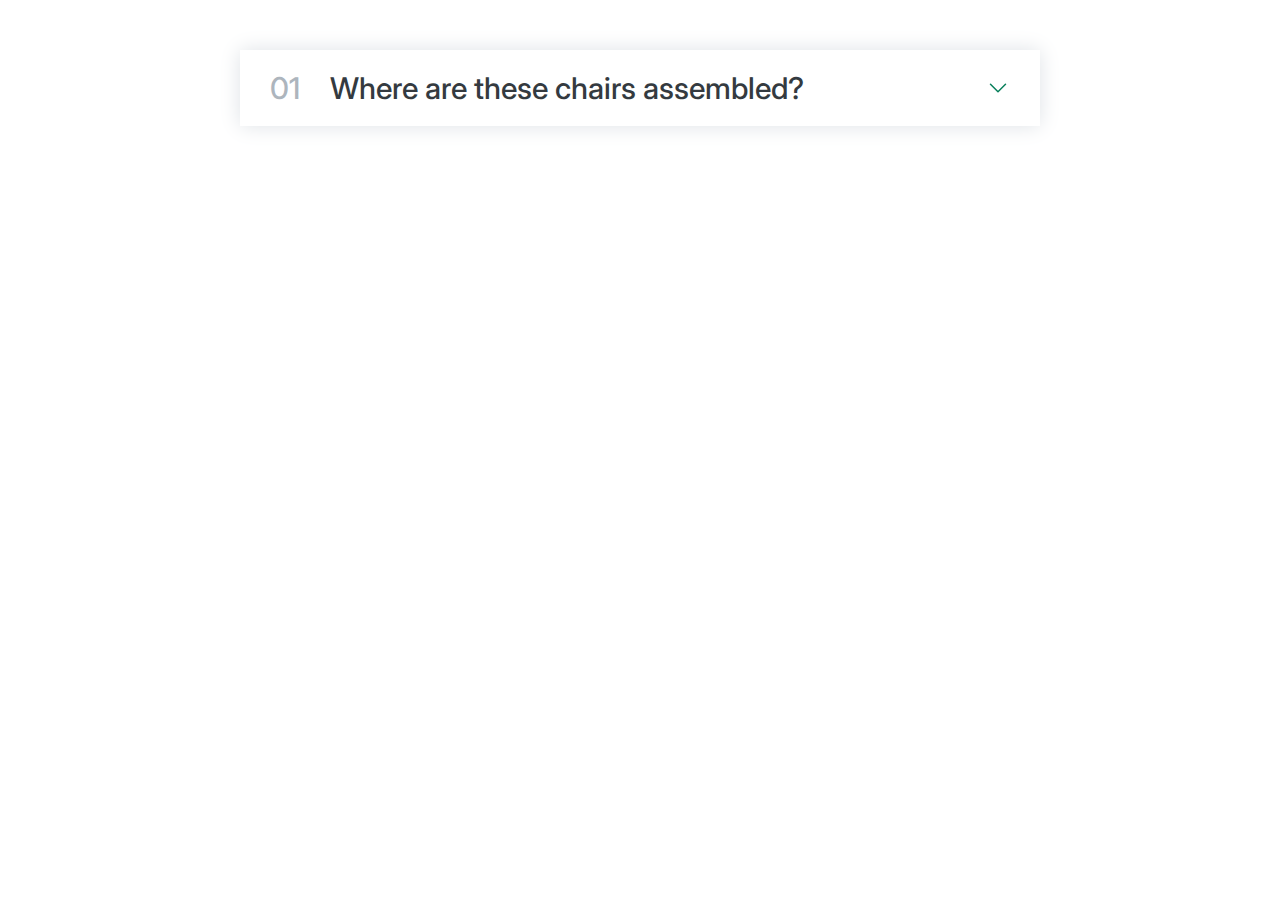
==== 01-accordion.html @ 53ddaa11 "Create & Style first accordion__item-box" ====
<!doctype html>
<html lang="en">
  <head>
    <meta charset="UTF-8" />
    <meta name="viewport" content="width=device-width, initial-scale=1" />
    <title>Accordion component</title>
    <link href="css/01-accordion.css" rel="stylesheet" />

    <!--FONTS-->
    <link rel="preconnect" href="https://fonts.googleapis.com" />
    <link rel="preconnect" href="https://fonts.gstatic.com" crossorigin />
    <link
      href="https://fonts.googleapis.com/css2?family=Inter:ital,opsz,wght@0,14..32,100..900;1,14..32,100..900&display=swap"
      rel="stylesheet"
    />
  </head>

  <body>
    <div class="accordion">
      <div class="accordion__item-box">
        <p class="item-box__number">01</p>
        <div class="item-box__text-container">
          <div class="item-box__header-container">
            <p class="item-box__question">Where are these chairs assembled?</p>
            <svg
              xmlns="http://www.w3.org/2000/svg"
              fill="none"
              viewBox="0 0 24 24"
              stroke-width="1.5"
              stroke="currentColor"
              class="item-box__drop-down__icon"
            >
              <path
                stroke-linecap="round"
                stroke-linejoin="round"
                d="m19.5 8.25-7.5 7.5-7.5-7.5"
              />
            </svg>
          </div>
        </div>
      </div>
    </div>
  </body>
</html>
---- css/01-accordion.css ----
/*
SPACING SYSTEM (px)
2 / 4 / 8 / 12 / 16 / 24 / 32 / 48 / 64 / 80 / 96 / 128

FONT SIZE SYSTEM (px)
10 / 12 / 14 / 16 / 18 / 20 / 24 / 30 / 36 / 44 / 52 / 62 / 74 / 86 / 98
*/

:root {
  --main-color: #087f5b;
  --grey-color: #343a40;
}

* {
  margin: 0;
  padding: 0;
  box-sizing: border-box;
}

/* ------------------------ */
/* GENERAL STYLES */
/* ------------------------ */
body {
  font-family: "Inter", sans-serif;
  color: var(--grey-color);
  margin: 50px 0;
}

.accordion {
  width: 800px;
  margin: 0 auto;
}

.accordion__item-box {
  box-shadow: -0px 0px 20px #dee2e6;
  padding: 20px 30px;

  display: flex;
  gap: 30px;
}

.item-box__text-container {
  flex-grow: 1;
}

.item-box__number {
  color: #adb5bd;
}

.item-box__header-container {
  display: flex;
  justify-content: space-between;
  align-items: center;
}

.item-box__question,
.item-box__number {
  font-size: 30px;
  font-weight: 500;
  /*color: var(--main-color);*/
}

.item-box__drop-down__icon {
  height: 24px;
  width: 24px;
  stroke: var(--main-color);
}
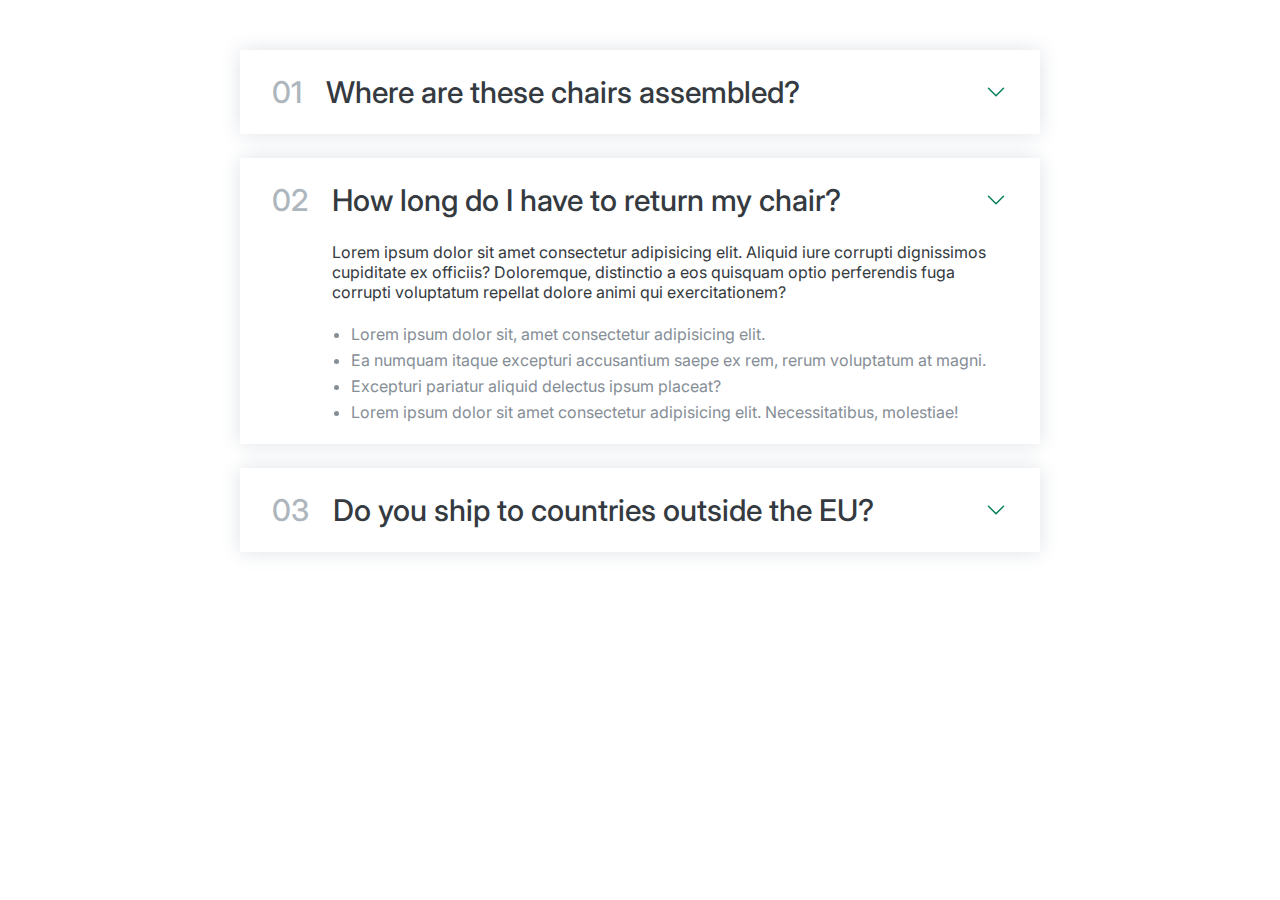
==== commit 49aa79c3: "Add item-box 2, 3 && Style item-box 2" ====
--- a/01-accordion.html
+++ b/01-accordion.html
@@ -39,6 +39,74 @@
           </div>
         </div>
       </div>
+
+      <div class="accordion__item-box item-box__02">
+        <p class="item-box__number">02</p>
+        <div class="item-box__text-container">
+          <div class="item-box__header-container">
+            <p class="item-box__question">
+              How long do I have to return my chair?
+            </p>
+            <svg
+              xmlns="http://www.w3.org/2000/svg"
+              fill="none"
+              viewBox="0 0 24 24"
+              stroke-width="1.5"
+              stroke="currentColor"
+              class="item-box__drop-down__icon"
+            >
+              <path
+                stroke-linecap="round"
+                stroke-linejoin="round"
+                d="m19.5 8.25-7.5 7.5-7.5-7.5"
+              />
+            </svg>
+          </div>
+          <p class="item-box__answer">
+            Lorem ipsum dolor sit amet consectetur adipisicing elit. Aliquid
+            iure corrupti dignissimos cupiditate ex officiis? Doloremque,
+            distinctio a eos quisquam optio perferendis fuga corrupti voluptatum
+            repellat dolore animi qui exercitationem?
+          </p>
+          <ul class="item-box__ul">
+            <li>Lorem ipsum dolor sit, amet consectetur adipisicing elit.</li>
+            <li>
+              Ea numquam itaque excepturi accusantium saepe ex rem, rerum
+              voluptatum at magni.
+            </li>
+            <li>Excepturi pariatur aliquid delectus ipsum placeat?</li>
+            <li>
+              Lorem ipsum dolor sit amet consectetur adipisicing elit.
+              Necessitatibus, molestiae!
+            </li>
+          </ul>
+        </div>
+      </div>
+
+      <div class="accordion__item-box">
+        <p class="item-box__number">03</p>
+        <div class="item-box__text-container">
+          <div class="item-box__header-container">
+            <p class="item-box__question">
+              Do you ship to countries outside the EU?
+            </p>
+            <svg
+              xmlns="http://www.w3.org/2000/svg"
+              fill="none"
+              viewBox="0 0 24 24"
+              stroke-width="1.5"
+              stroke="currentColor"
+              class="item-box__drop-down__icon"
+            >
+              <path
+                stroke-linecap="round"
+                stroke-linejoin="round"
+                d="m19.5 8.25-7.5 7.5-7.5-7.5"
+              />
+            </svg>
+          </div>
+        </div>
+      </div>
     </div>
   </body>
 </html>
--- a/css/01-accordion.css
+++ b/css/01-accordion.css
@@ -29,14 +29,29 @@
 .accordion {
   width: 800px;
   margin: 0 auto;
+
+  display: flex;
+  flex-direction: column;
+  gap: 24px;
 }
 
 .accordion__item-box {
   box-shadow: -0px 0px 20px #dee2e6;
-  padding: 20px 30px;
+  padding: 24px 32px;
 
   display: flex;
-  gap: 30px;
+  gap: 24px;
+}
+
+.accordion__item-box:hover,
+.accordion__item-box:active {
+  border-top: 5px solid var(--main-color);
+  color: var(--main-color);
+}
+
+.accordion__item-box:hover .item-box__number,
+.accordion__item-box:active .item-box__number {
+  color: var(--main-color); /* Change color on hover/active */
 }
 
 .item-box__text-container {
@@ -45,6 +60,7 @@
 
 .item-box__number {
   color: #adb5bd;
+  /*color: inherit;*/
 }
 
 .item-box__header-container {
@@ -65,3 +81,22 @@
   width: 24px;
   stroke: var(--main-color);
 }
+
+.item-box__02 .item-box__header-container {
+  margin-bottom: 24px;
+}
+
+.item-box__answer {
+  color: var(--grey-color);
+  margin-bottom: 24px;
+}
+
+.item-box__ul {
+  color: #868e96;
+  margin-left: 1.2em;
+
+  display: flex;
+  flex-direction: column;
+  gap: 10px;
+  line-height: 1;
+}
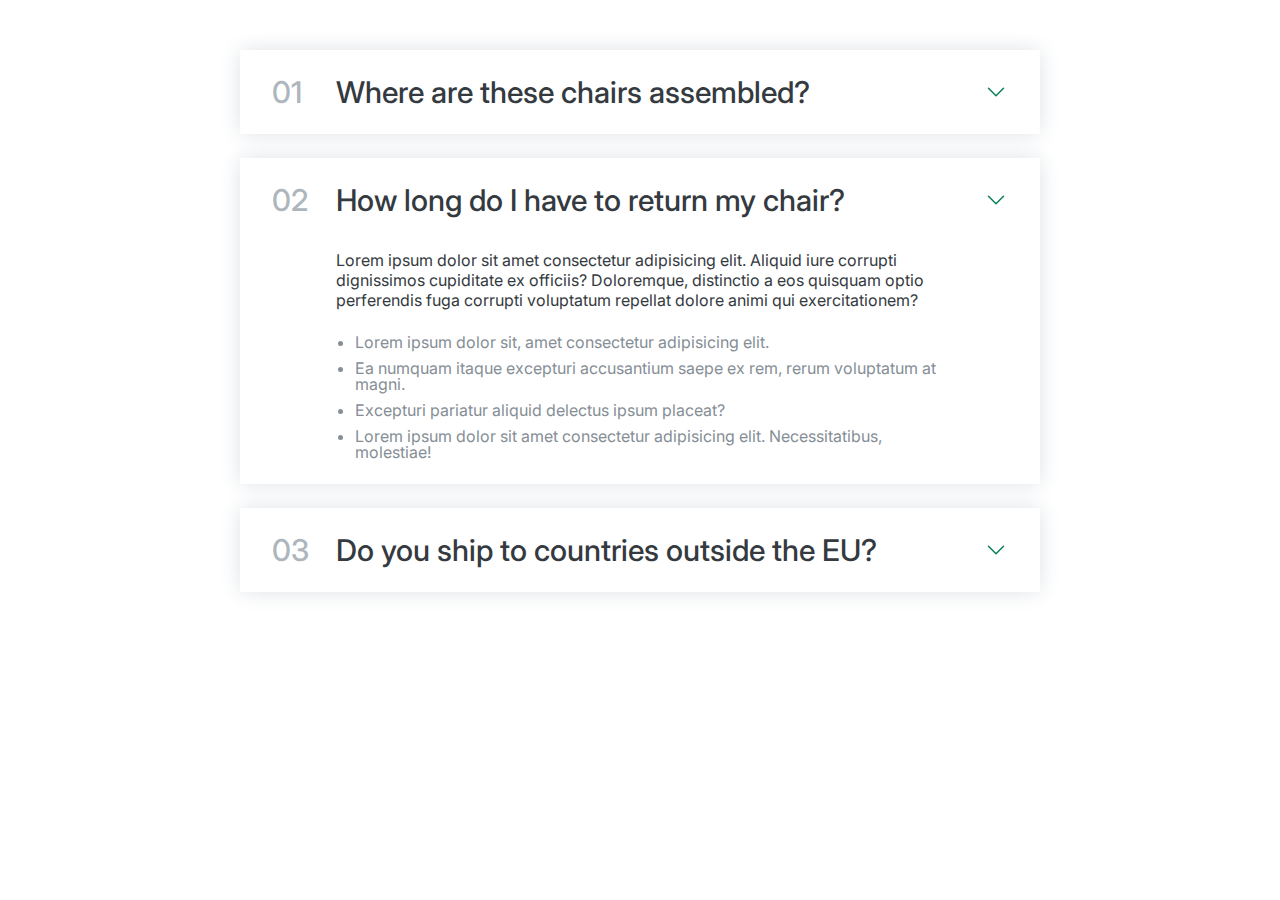
==== commit dddee05a: "Change layout from flexbox to css-grid && clean code" ====
--- a/01-accordion.html
+++ b/01-accordion.html
@@ -19,49 +19,41 @@
     <div class="accordion">
       <div class="accordion__item-box">
         <p class="item-box__number">01</p>
-        <div class="item-box__text-container">
-          <div class="item-box__header-container">
-            <p class="item-box__question">Where are these chairs assembled?</p>
-            <svg
-              xmlns="http://www.w3.org/2000/svg"
-              fill="none"
-              viewBox="0 0 24 24"
-              stroke-width="1.5"
-              stroke="currentColor"
-              class="item-box__drop-down__icon"
-            >
-              <path
-                stroke-linecap="round"
-                stroke-linejoin="round"
-                d="m19.5 8.25-7.5 7.5-7.5-7.5"
-              />
-            </svg>
-          </div>
-        </div>
+        <p class="item-box__question">Where are these chairs assembled?</p>
+        <svg
+          xmlns="http://www.w3.org/2000/svg"
+          fill="none"
+          viewBox="0 0 24 24"
+          stroke-width="1.5"
+          stroke="currentColor"
+          class="item-box__drop-down__icon"
+        >
+          <path
+            stroke-linecap="round"
+            stroke-linejoin="round"
+            d="m19.5 8.25-7.5 7.5-7.5-7.5"
+          />
+        </svg>
       </div>
 
       <div class="accordion__item-box item-box__02">
         <p class="item-box__number">02</p>
+        <p class="item-box__question">How long do I have to return my chair?</p>
+        <svg
+          xmlns="http://www.w3.org/2000/svg"
+          fill="none"
+          viewBox="0 0 24 24"
+          stroke-width="1.5"
+          stroke="currentColor"
+          class="item-box__drop-down__icon"
+        >
+          <path
+            stroke-linecap="round"
+            stroke-linejoin="round"
+            d="m19.5 8.25-7.5 7.5-7.5-7.5"
+          />
+        </svg>
         <div class="item-box__text-container">
-          <div class="item-box__header-container">
-            <p class="item-box__question">
-              How long do I have to return my chair?
-            </p>
-            <svg
-              xmlns="http://www.w3.org/2000/svg"
-              fill="none"
-              viewBox="0 0 24 24"
-              stroke-width="1.5"
-              stroke="currentColor"
-              class="item-box__drop-down__icon"
-            >
-              <path
-                stroke-linecap="round"
-                stroke-linejoin="round"
-                d="m19.5 8.25-7.5 7.5-7.5-7.5"
-              />
-            </svg>
-          </div>
           <p class="item-box__answer">
             Lorem ipsum dolor sit amet consectetur adipisicing elit. Aliquid
             iure corrupti dignissimos cupiditate ex officiis? Doloremque,
@@ -85,27 +77,23 @@
 
       <div class="accordion__item-box">
         <p class="item-box__number">03</p>
-        <div class="item-box__text-container">
-          <div class="item-box__header-container">
-            <p class="item-box__question">
-              Do you ship to countries outside the EU?
-            </p>
-            <svg
-              xmlns="http://www.w3.org/2000/svg"
-              fill="none"
-              viewBox="0 0 24 24"
-              stroke-width="1.5"
-              stroke="currentColor"
-              class="item-box__drop-down__icon"
-            >
-              <path
-                stroke-linecap="round"
-                stroke-linejoin="round"
-                d="m19.5 8.25-7.5 7.5-7.5-7.5"
-              />
-            </svg>
-          </div>
-        </div>
+        <p class="item-box__question">
+          Do you ship to countries outside the EU?
+        </p>
+        <svg
+          xmlns="http://www.w3.org/2000/svg"
+          fill="none"
+          viewBox="0 0 24 24"
+          stroke-width="1.5"
+          stroke="currentColor"
+          class="item-box__drop-down__icon"
+        >
+          <path
+            stroke-linecap="round"
+            stroke-linejoin="round"
+            d="m19.5 8.25-7.5 7.5-7.5-7.5"
+          />
+        </svg>
       </div>
     </div>
   </body>
--- a/css/01-accordion.css
+++ b/css/01-accordion.css
@@ -39,8 +39,10 @@
   box-shadow: -0px 0px 20px #dee2e6;
   padding: 24px 32px;
 
-  display: flex;
-  gap: 24px;
+  display: grid;
+  grid-template-columns: 40px 2fr 24px;
+  column-gap: 24px;
+  row-gap: 32px;
 }
 
 .accordion__item-box:hover,
@@ -54,19 +56,9 @@
   color: var(--main-color); /* Change color on hover/active */
 }
 
-.item-box__text-container {
-  flex-grow: 1;
-}
-
 .item-box__number {
   color: #adb5bd;
   /*color: inherit;*/
-}
-
-.item-box__header-container {
-  display: flex;
-  justify-content: space-between;
-  align-items: center;
 }
 
 .item-box__question,
@@ -80,10 +72,12 @@
   height: 24px;
   width: 24px;
   stroke: var(--main-color);
+
+  align-self: center;
 }
 
-.item-box__02 .item-box__header-container {
-  margin-bottom: 24px;
+.item-box__text-container {
+  grid-column: 2 / 3;
 }
 
 .item-box__answer {
